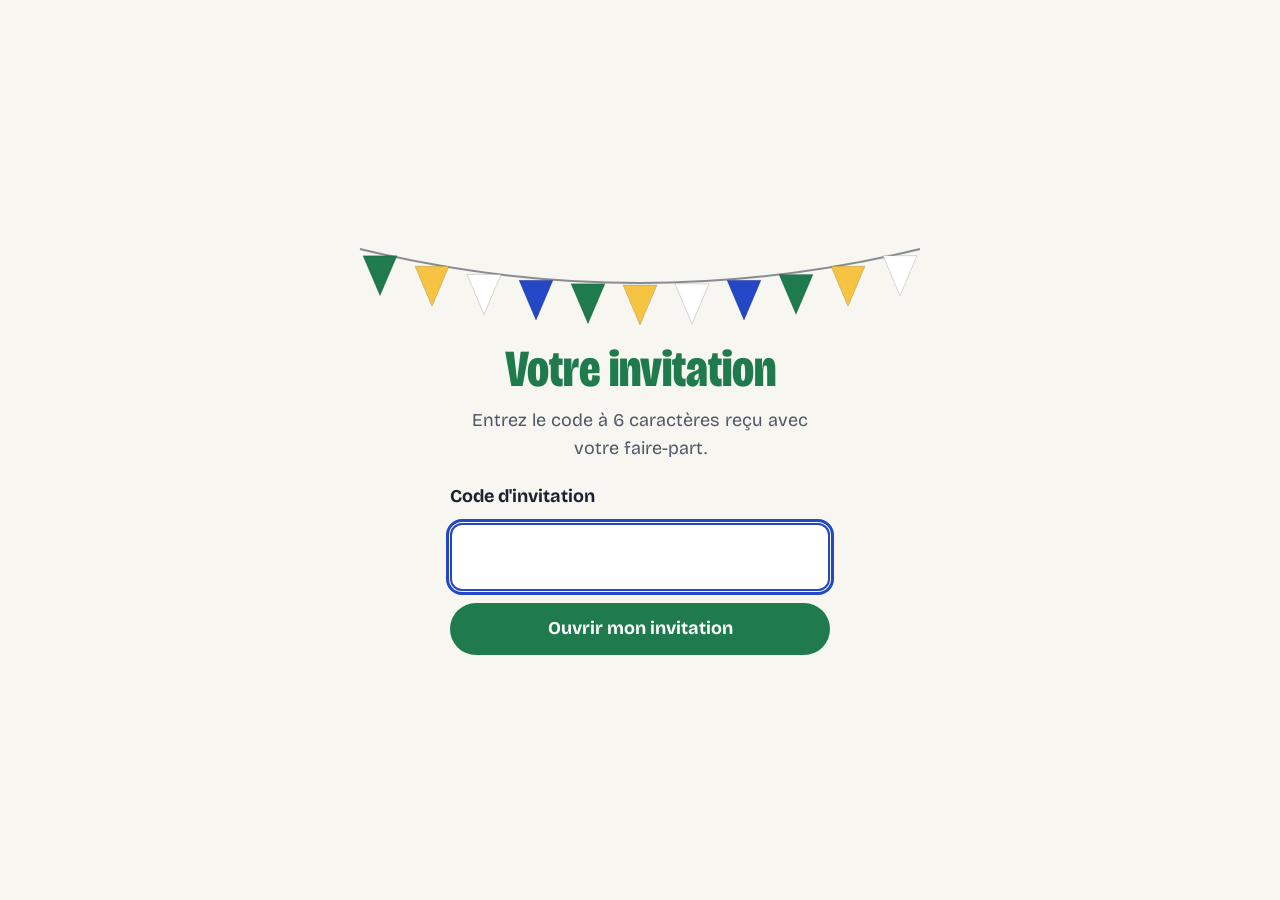
==== docs/index.html @ d57d2f8d "Etape 3 : squelette du site invites (docs/) - page de connexion par code, code memorise, retire de l" ====
<!DOCTYPE html>
<html lang="fr">
<head>
<meta charset="utf-8">
<meta name="viewport" content="width=device-width, initial-scale=1, viewport-fit=cover">
<!-- Site privé : on demande aux moteurs de recherche de ne pas l'indexer. -->
<meta name="robots" content="noindex, nofollow">
<meta name="theme-color" content="#1f7a4d">
<title>Notre mariage</title>
<link rel="preconnect" href="https://fonts.googleapis.com">
<link rel="preconnect" href="https://fonts.gstatic.com" crossorigin>
<link rel="stylesheet" href="https://fonts.googleapis.com/css2?family=Bricolage+Grotesque:opsz,wdth,wght@12..96,75..100,400..800&display=swap">
<link rel="stylesheet" href="style.css">
</head>
<body>
<a class="evitement" href="#contenu" data-t="allerContenu">Aller au contenu</a>

<!-- Écran 1 : chargement -->
<div id="ecran-chargement" class="ecran-centre" role="status">
  <p data-t="chargement">Chargement de votre invitation…</p>
</div>

<!-- Écran 2 : saisie du code -->
<div id="ecran-connexion" class="ecran-centre" hidden>
  <div class="fanions" aria-hidden="true"></div>
  <form id="form-code" class="connexion" novalidate>
    <h1 data-t="connexionTitre">Votre invitation</h1>
    <p class="aide" data-t="connexionAide">Entrez le code à 6 caractères reçu avec votre faire-part.</p>
    <label for="code" class="etiquette" data-t="codeEtiquette">Code d'invitation</label>
    <input id="code" name="code" class="champ champ-code" autocomplete="off" autocapitalize="characters"
           spellcheck="false" maxlength="12" inputmode="text" aria-describedby="erreur-code">
    <p id="erreur-code" class="msg-erreur" hidden></p>
    <button class="btn" type="submit" data-t="connexionBouton">Ouvrir mon invitation</button>
  </form>
</div>

<!-- Écran 3 : le site -->
<div id="ecran-site" hidden>
  <header class="hero">
    <div class="fanions" aria-hidden="true"></div>
    <p class="hero-intro" data-t="seMarient">se marient</p>
    <h1 id="maries" class="hero-maries"></h1>
    <p id="date" class="hero-date"></p>
  </header>

  <nav class="onglets" aria-label="Sections du site">
    <a href="#accueil" data-onglet="accueil"><span data-t="ongletAccueil">Accueil</span></a>
    <a href="#programme" data-onglet="programme"><span data-t="ongletProgramme">Programme</span></a>
    <a href="#dormir" data-onglet="dormir"><span data-t="ongletDormir">Où dormir</span></a>
    <a href="#repondre" data-onglet="repondre" class="onglet-cle"><span data-t="ongletRepondre">Répondre</span></a>
  </nav>

  <main id="contenu" tabindex="-1">
    <section id="accueil" data-panneau="accueil" aria-labelledby="titre-accueil">
      <h2 id="titre-accueil" class="titre-section"></h2>
      <p id="compte" class="compte"></p>
      <p id="limite" class="aide"></p>
      <a class="btn" href="#repondre" data-t="boutonRepondre">Répondre à l'invitation</a>
    </section>

    <section id="programme" data-panneau="programme" aria-labelledby="titre-programme" hidden>
      <h2 id="titre-programme" class="titre-section" data-t="ongletProgramme">Programme</h2>
      <p class="aide" data-t="bientot">Cette page sera remplie à la prochaine étape.</p>
    </section>

    <section id="dormir" data-panneau="dormir" aria-labelledby="titre-dormir" hidden>
      <h2 id="titre-dormir" class="titre-section" data-t="ongletDormir">Où dormir</h2>
      <p class="aide" data-t="bientot">Cette page sera remplie à la prochaine étape.</p>
    </section>

    <section id="repondre" data-panneau="repondre" aria-labelledby="titre-repondre" hidden>
      <h2 id="titre-repondre" class="titre-section" data-t="ongletRepondre">Répondre</h2>
      <p class="aide" data-t="bientot">Cette page sera remplie à la prochaine étape.</p>
    </section>
  </main>

  <footer class="pied">
    <p id="bandeau-demo" class="demo" hidden data-t="demo">Mode démonstration : rien n'est enregistré.</p>
    <button type="button" class="lien" id="changer-code" data-t="changerCode">Ce n'est pas votre invitation ? Changer de code</button>
  </footer>
</div>

<script src="app.js"></script>
</body>
</html>
---- docs/style.css ----
/*
 * Apparence du site : « fête de village d'été ».
 * Vert = demoiselles d'honneur, bleu = garçons d'honneur (couleur provisoire),
 * jaune soleil pour les fanions. Une seule fantaisie : la guirlande de fanions.
 */
:root {
  --chaux: #f7f6f0;     /* fond, blanc cassé froid comme un mur passé à la chaux */
  --encre: #1b2330;     /* texte */
  --gris: #4f5866;      /* texte secondaire (contraste 6,9:1 sur la chaux) */
  --vert: #1f7a4d;      /* demoiselles d'honneur */
  --bleu: #2347c5;      /* garçons d'honneur : à changer ici quand la couleur sera choisie */
  --soleil: #f6c343;    /* décor uniquement, jamais pour du texte sur fond clair */
  --ligne: #d9d8cf;
  --danger: #b3261e;
  --police: 'Bricolage Grotesque', system-ui, -apple-system, 'Segoe UI', sans-serif;
  --nav-h: 64px;
}

* { box-sizing: border-box; }
html { -webkit-text-size-adjust: 100%; }
body {
  margin: 0;
  background: var(--chaux);
  color: var(--encre);
  font: 400 18px/1.55 var(--police);
  font-variation-settings: 'opsz' 18;
}
[hidden] { display: none !important; }

/* Lien caché pour les lecteurs d'écran et le clavier */
.evitement { position: absolute; left: -9999px; top: 8px; z-index: 10; background: var(--encre); color: #fff; padding: 10px 16px; border-radius: 8px; }
.evitement:focus { left: 8px; }

:focus-visible { outline: 3px solid var(--bleu); outline-offset: 3px; }

/* ---------- Écrans de chargement et de connexion ---------- */
.ecran-centre {
  min-height: 100svh;
  display: flex; flex-direction: column; align-items: center; justify-content: center;
  padding: 32px 16px;
  text-align: center;
}
.connexion { width: 100%; max-width: 380px; display: flex; flex-direction: column; gap: 12px; margin-top: 8px; }
.connexion h1 {
  margin: 0;
  font-size: clamp(36px, 10vw, 52px); line-height: 1; font-weight: 800;
  font-variation-settings: 'opsz' 96, 'wdth' 78;
  color: var(--vert);
}
.etiquette { font-weight: 700; text-align: left; margin-top: 8px; }
.champ {
  width: 100%; font: inherit; color: var(--encre);
  background: #fff; border: 2px solid var(--ligne); border-radius: 12px;
  padding: 12px 14px; min-height: 52px;
}
.champ:focus-visible { border-color: var(--bleu); outline-offset: 1px; }
.champ-code { font-size: 26px; font-weight: 700; letter-spacing: .18em; text-align: center; text-transform: uppercase; }
.champ[aria-invalid="true"] { border-color: var(--danger); }
.msg-erreur { margin: 0; color: var(--danger); font-weight: 700; text-align: left; }

/* ---------- Boutons et liens ---------- */
.btn {
  display: inline-flex; align-items: center; justify-content: center;
  min-height: 52px; padding: 12px 28px;
  background: var(--vert); color: #fff; border: 0; border-radius: 999px;
  font: 700 18px/1.2 var(--police); text-decoration: none; cursor: pointer;
}
.btn:hover { background: #18663f; }
.btn:disabled { opacity: .6; cursor: wait; }
.lien { background: none; border: 0; padding: 8px 4px; font: inherit; font-size: 16px; color: var(--gris); text-decoration: underline; cursor: pointer; }

/* ---------- La guirlande de fanions ---------- */
.fanions { width: 100%; max-width: 560px; margin-inline: auto; }
.fanions svg { display: block; width: 100%; height: auto; overflow: visible; }
.fanion { transform-box: fill-box; transform-origin: 50% 0; }
@media (prefers-reduced-motion: no-preference) {
  .fanion { animation: balancer 1.4s cubic-bezier(.3, 1.6, .5, 1) both; animation-delay: calc(var(--i) * 70ms); }
  @keyframes balancer { from { transform: rotate(-18deg) scaleY(.2); opacity: 0; } to { transform: none; opacity: 1; } }
}

/* ---------- En-tête du site ---------- */
.hero {
  background: var(--bleu); color: #fff;
  padding: 0 16px 36px;
  text-align: center;
}
.hero .fanions { padding-top: 4px; }
.hero-intro { margin: 18px 0 0; font-size: 20px; font-weight: 500; }
.hero-maries {
  margin: 0;
  font-size: clamp(44px, 14vw, 104px); line-height: .92; font-weight: 800;
  font-variation-settings: 'opsz' 96, 'wdth' 75;
  text-wrap: balance;
}
.hero-date { margin: 14px 0 0; font-size: 20px; font-weight: 700; }

/* ---------- Navigation : en bas sur téléphone, sous l'en-tête sur ordinateur ---------- */
.onglets {
  position: fixed; inset: auto 0 0 0; z-index: 5;
  display: grid; grid-template-columns: repeat(4, 1fr);
  background: #fff; border-top: 1px solid var(--ligne);
  padding-bottom: env(safe-area-inset-bottom, 0px);
}
.onglets a {
  min-height: var(--nav-h);
  display: flex; align-items: center; justify-content: center; text-align: center;
  padding: 6px 4px; font-size: 15px; font-weight: 600; line-height: 1.15;
  color: var(--gris); text-decoration: none;
  border-top: 4px solid transparent;
}
.onglets a[aria-current="page"] { color: var(--encre); font-weight: 800; border-top-color: var(--vert); }
.onglets .onglet-cle { color: var(--vert); font-weight: 800; }
.onglets .onglet-cle[aria-current="page"] { background: var(--vert); color: #fff; border-top-color: var(--vert); }

main { max-width: 640px; margin: 0 auto; padding: 32px 16px calc(var(--nav-h) + 40px); }
main:focus { outline: none; }
main section { display: flex; flex-direction: column; align-items: flex-start; gap: 14px; }
.titre-section {
  margin: 0; font-size: 34px; line-height: 1.05; font-weight: 800;
  font-variation-settings: 'opsz' 72, 'wdth' 85;
}
.aide { margin: 0; color: var(--gris); }
.compte { margin: 0; font-size: 22px; }
.compte strong { color: var(--vert); font-size: 1.4em; font-weight: 800; font-variant-numeric: tabular-nums; }

.pied { max-width: 640px; margin: -24px auto 0; padding: 0 16px calc(var(--nav-h) + 24px); display: flex; flex-direction: column; align-items: flex-start; gap: 8px; }
.demo { margin: 0; padding: 8px 12px; border: 2px dashed var(--soleil); border-radius: 10px; font-size: 16px; }

@media (min-width: 760px) {
  .onglets {
    position: sticky; top: 0; inset: auto;
    display: flex; justify-content: center; gap: 4px;
    border-top: 0; border-bottom: 1px solid var(--ligne); padding: 0 16px;
  }
  .onglets a { padding: 0 20px; border-top: 0; border-bottom: 4px solid transparent; font-size: 17px; }
  .onglets a[aria-current="page"] { border-bottom-color: var(--vert); }
  main { padding-bottom: 56px; }
  .pied { padding-bottom: 40px; }
}
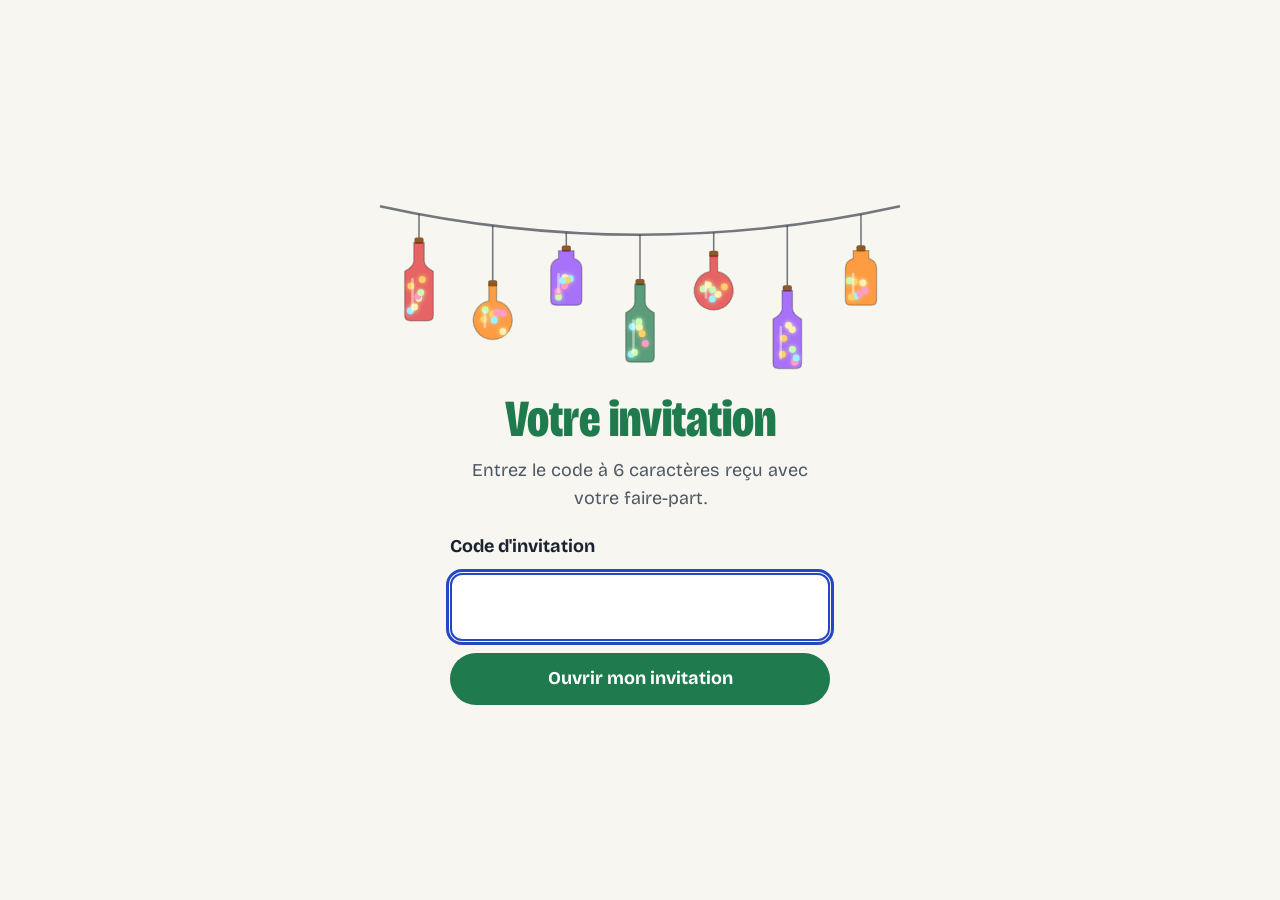
==== commit 61c9443a: "Decor : bouteilles suspendues a la place des fanions, prenoms - bouteilles rouge, orange vif, violet" ====
--- a/docs/index.html
+++ b/docs/index.html
@@ -22,7 +22,7 @@
 
 <!-- Écran 2 : saisie du code -->
 <div id="ecran-connexion" class="ecran-centre" hidden>
-  <div class="fanions" aria-hidden="true"></div>
+  <div class="guirlande" aria-hidden="true"></div>
   <form id="form-code" class="connexion" novalidate>
     <h1 data-t="connexionTitre">Votre invitation</h1>
     <p class="aide" data-t="connexionAide">Entrez le code à 6 caractères reçu avec votre faire-part.</p>
@@ -37,7 +37,7 @@
 <!-- Écran 3 : le site -->
 <div id="ecran-site" hidden>
   <header class="hero">
-    <div class="fanions" aria-hidden="true"></div>
+    <div class="guirlande" aria-hidden="true"></div>
     <p class="hero-intro" data-t="seMarient">se marient</p>
     <h1 id="maries" class="hero-maries"></h1>
     <p id="date" class="hero-date"></p>
--- a/docs/style.css
+++ b/docs/style.css
@@ -1,7 +1,8 @@
 /*
  * Apparence du site : « fête de village d'été ».
  * Vert = demoiselles d'honneur, bleu = garçons d'honneur (couleur provisoire),
- * jaune soleil pour les fanions. Une seule fantaisie : la guirlande de fanions.
+ * rouge, orange vif et violet pour les bouteilles. Une seule fantaisie :
+ * les bouteilles suspendues aux arbres, avec des guirlandes lumineuses dedans.
  */
 :root {
   --chaux: #f7f6f0;     /* fond, blanc cassé froid comme un mur passé à la chaux */
@@ -10,6 +11,10 @@
   --vert: #1f7a4d;      /* demoiselles d'honneur */
   --bleu: #2347c5;      /* garçons d'honneur : à changer ici quand la couleur sera choisie */
   --soleil: #f6c343;    /* décor uniquement, jamais pour du texte sur fond clair */
+  /* Couleurs des bouteilles suspendues (décor uniquement) */
+  --rouge: #e02f2f;
+  --orange: #ff7b00;
+  --violet: #8a3ffc;
   --ligne: #d9d8cf;
   --danger: #b3261e;
   --police: 'Bricolage Grotesque', system-ui, -apple-system, 'Segoe UI', sans-serif;
@@ -69,13 +74,23 @@
 .btn:disabled { opacity: .6; cursor: wait; }
 .lien { background: none; border: 0; padding: 8px 4px; font: inherit; font-size: 16px; color: var(--gris); text-decoration: underline; cursor: pointer; }
 
-/* ---------- La guirlande de fanions ---------- */
-.fanions { width: 100%; max-width: 560px; margin-inline: auto; }
-.fanions svg { display: block; width: 100%; height: auto; overflow: visible; }
-.fanion { transform-box: fill-box; transform-origin: 50% 0; }
+/* ---------- Les bouteilles suspendues ---------- */
+/* Chaque bouteille pend à son fil et se balance une fois à l'ouverture ;
+   les petites lumières à l'intérieur scintillent doucement. */
+.guirlande { width: 100%; max-width: 520px; margin-inline: auto; padding-top: 6px; }
+.guirlande svg { display: block; width: 100%; height: auto; overflow: visible; }
+.bouteille { transform-origin: 0 0; }
 @media (prefers-reduced-motion: no-preference) {
-  .fanion { animation: balancer 1.4s cubic-bezier(.3, 1.6, .5, 1) both; animation-delay: calc(var(--i) * 70ms); }
-  @keyframes balancer { from { transform: rotate(-18deg) scaleY(.2); opacity: 0; } to { transform: none; opacity: 1; } }
+  .bouteille { animation: balancer 2.6s cubic-bezier(.36, .07, .19, .97) both; animation-delay: calc(var(--i) * 90ms); }
+  @keyframes balancer {
+    0% { transform: rotate(14deg); }
+    30% { transform: rotate(-9deg); }
+    55% { transform: rotate(5deg); }
+    78% { transform: rotate(-2deg); }
+    100% { transform: rotate(0); }
+  }
+  .lumiere { animation: scintiller 3.2s ease-in-out infinite alternate; animation-delay: calc(var(--k) * -0.4s); }
+  @keyframes scintiller { from { opacity: 1; } to { opacity: .35; } }
 }
 
 /* ---------- En-tête du site ---------- */
@@ -84,7 +99,6 @@
   padding: 0 16px 36px;
   text-align: center;
 }
-.hero .fanions { padding-top: 4px; }
 .hero-intro { margin: 18px 0 0; font-size: 20px; font-weight: 500; }
 .hero-maries {
   margin: 0;
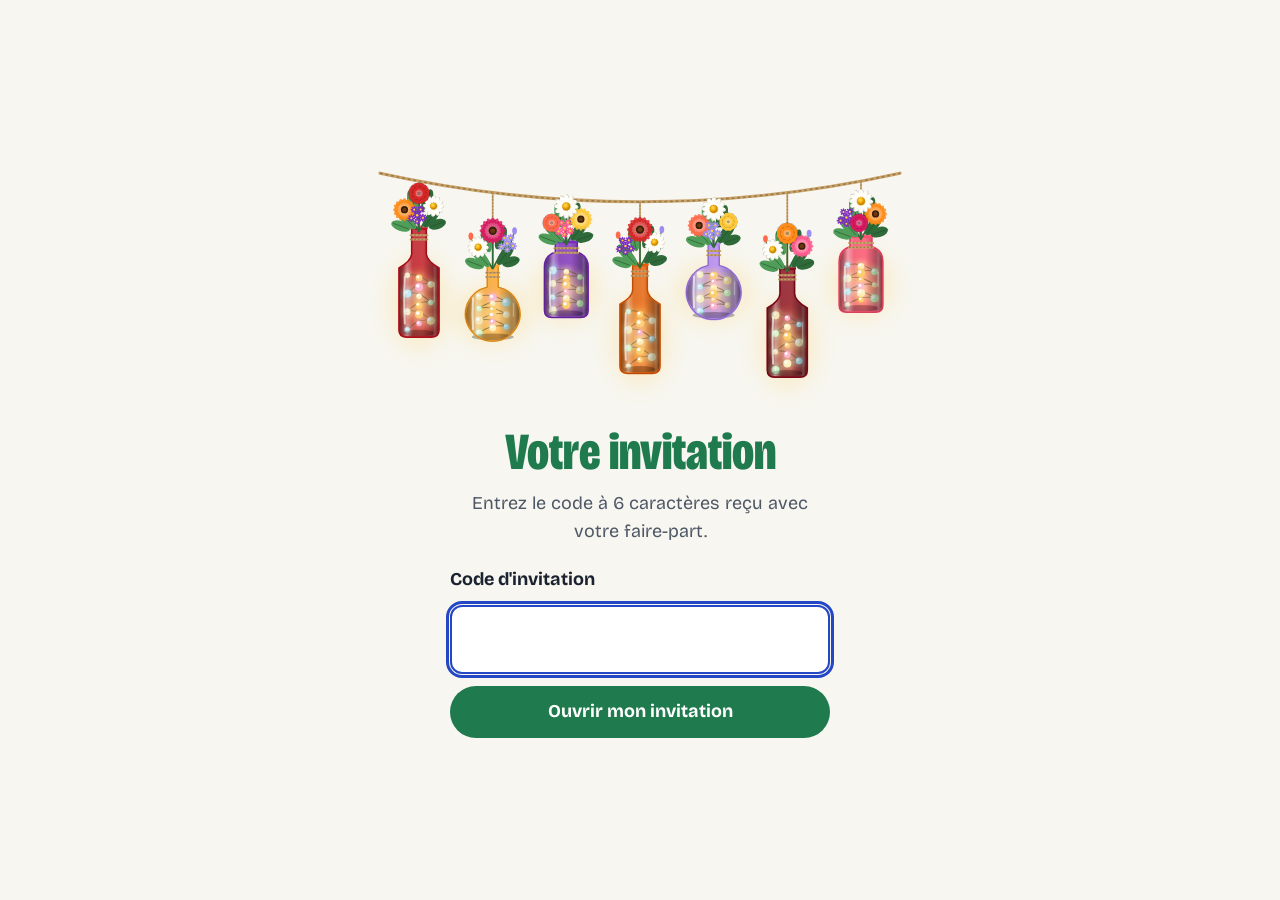
==== commit cbbc1cde: "Etape 4 : pages Programme, Ou dormir et accueil complete - programme groupe par jour, heure en grand" ====
--- a/docs/index.html
+++ b/docs/index.html
@@ -56,16 +56,22 @@
       <p id="compte" class="compte"></p>
       <p id="limite" class="aide"></p>
       <a class="btn" href="#repondre" data-t="boutonRepondre">Répondre à l'invitation</a>
+      <ul class="raccourcis">
+        <li><a href="#programme" data-t="voirProgramme">Voir le programme</a></li>
+        <li><a href="#dormir" data-t="voirDormir">Trouver où dormir</a></li>
+      </ul>
     </section>
 
     <section id="programme" data-panneau="programme" aria-labelledby="titre-programme" hidden>
       <h2 id="titre-programme" class="titre-section" data-t="ongletProgramme">Programme</h2>
-      <p class="aide" data-t="bientot">Cette page sera remplie à la prochaine étape.</p>
+      <p class="aide" data-t="programmeIntro"></p>
+      <div id="liste-programme" class="liste"></div>
     </section>
 
     <section id="dormir" data-panneau="dormir" aria-labelledby="titre-dormir" hidden>
       <h2 id="titre-dormir" class="titre-section" data-t="ongletDormir">Où dormir</h2>
-      <p class="aide" data-t="bientot">Cette page sera remplie à la prochaine étape.</p>
+      <p class="aide" data-t="dormirIntro"></p>
+      <div id="liste-dormir" class="liste"></div>
     </section>
 
     <section id="repondre" data-panneau="repondre" aria-labelledby="titre-repondre" hidden>
--- a/docs/style.css
+++ b/docs/style.css
@@ -137,10 +137,54 @@
 .compte { margin: 0; font-size: 22px; }
 .compte strong { color: var(--vert); font-size: 1.4em; font-weight: 800; font-variant-numeric: tabular-nums; }
 
+.btn-petit { min-height: 44px; padding: 8px 18px; font-size: 16px; }
+.btn-contour { background: transparent; color: var(--vert); box-shadow: inset 0 0 0 2px var(--vert); }
+.btn-contour:hover { background: #e7f2ec; }
+.actions { display: flex; flex-wrap: wrap; gap: 8px; margin-top: 4px; }
+
+/* Raccourcis de l'accueil */
+.raccourcis { list-style: none; margin: 8px 0 0; padding: 0; display: flex; flex-wrap: wrap; gap: 4px 20px; }
+.raccourcis a { color: var(--bleu); font-weight: 700; text-underline-offset: 3px; }
+
+.liste { width: 100%; display: flex; flex-direction: column; gap: 28px; margin-top: 8px; }
+.adresse { margin: 0; }
+
+/* Programme : une frise par jour, l'heure en grand à gauche */
+.jour-titre {
+  margin: 0 0 6px; font-size: 24px; font-weight: 800;
+  font-variation-settings: 'opsz' 48, 'wdth' 85;
+  color: var(--bleu);
+}
+.frise { list-style: none; margin: 0; padding: 0; }
+.moment {
+  display: grid; grid-template-columns: 76px 1fr; gap: 12px;
+  padding: 16px 0; border-top: 1px solid var(--ligne);
+}
+.moment:first-child { border-top: 0; }
+.moment-heure {
+  font-size: 26px; line-height: 1; font-weight: 800; color: var(--vert);
+  font-variation-settings: 'opsz' 48, 'wdth' 80; font-variant-numeric: tabular-nums;
+  padding-top: 2px;
+}
+.moment-texte { display: flex; flex-direction: column; align-items: flex-start; gap: 4px; min-width: 0; }
+.moment-texte h4 { margin: 0; font-size: 20px; line-height: 1.2; font-weight: 700; }
+.moment-lieu { margin: 0; font-weight: 600; }
+
+/* Où dormir : une fiche par lieu */
+.fiche {
+  background: #fff; border-radius: 16px; padding: 18px;
+  border-left: 6px solid var(--vert);
+  display: flex; flex-direction: column; gap: 6px;
+}
+.fiche h3 { margin: 0; font-size: 22px; line-height: 1.2; font-weight: 800; font-variation-settings: 'opsz' 48, 'wdth' 90; }
+.fiche p { margin: 0; }
+.etiquette-inline { font-weight: 700; }
+
 .pied { max-width: 640px; margin: -24px auto 0; padding: 0 16px calc(var(--nav-h) + 24px); display: flex; flex-direction: column; align-items: flex-start; gap: 8px; }
 .demo { margin: 0; padding: 8px 12px; border: 2px dashed var(--soleil); border-radius: 10px; font-size: 16px; }
 
 @media (min-width: 760px) {
+  .hero .guirlande { max-width: 760px; }
   .onglets {
     position: sticky; top: 0; inset: auto;
     display: flex; justify-content: center; gap: 4px;
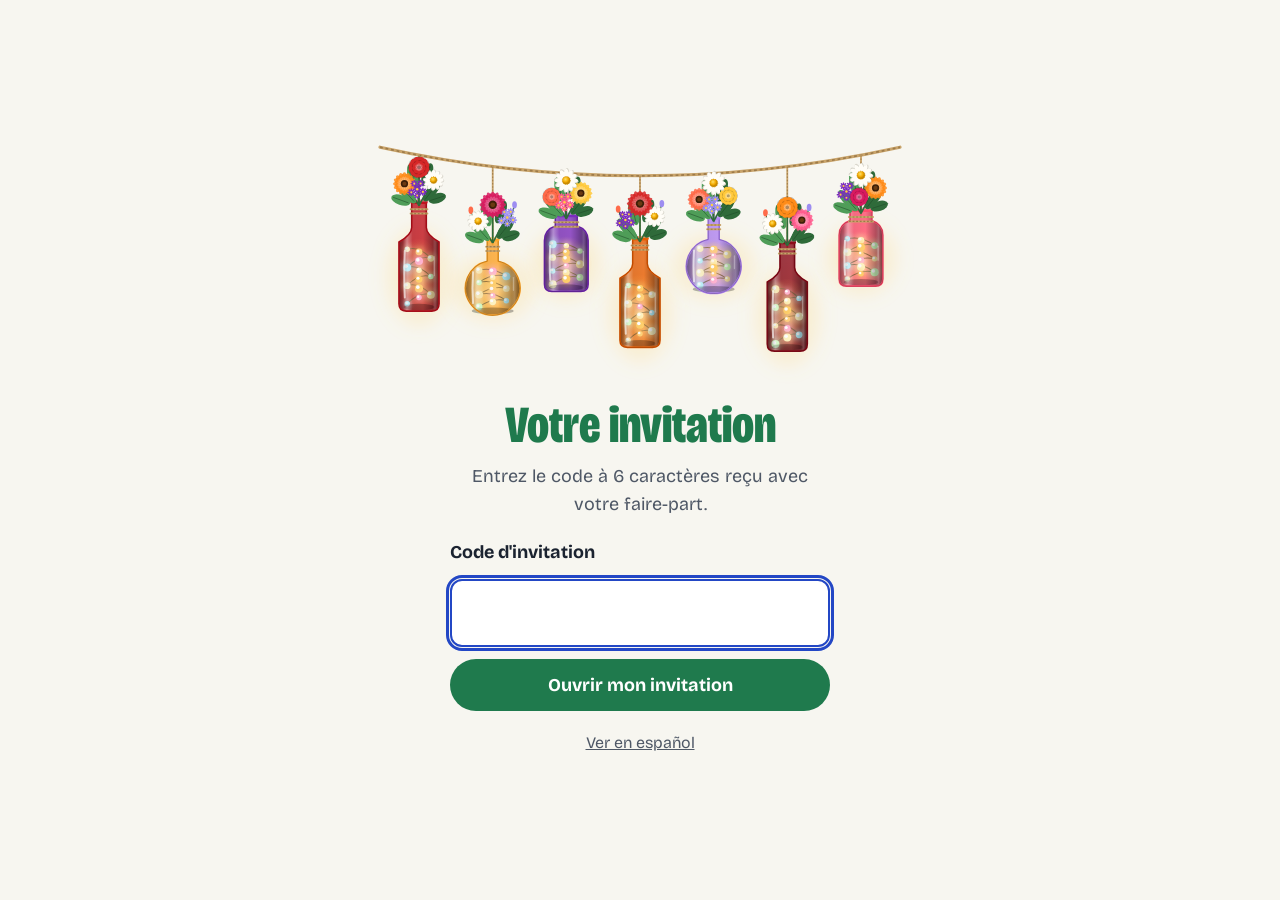
==== commit 75e9c20e: "Etape 6 : site entierement en espagnol pour les foyers hispanophones - tous les textes de l'interfac" ====
--- a/docs/index.html
+++ b/docs/index.html
@@ -31,6 +31,7 @@
            spellcheck="false" maxlength="12" inputmode="text" aria-describedby="erreur-code">
     <p id="erreur-code" class="msg-erreur" hidden></p>
     <button class="btn" type="submit" data-t="connexionBouton">Ouvrir mon invitation</button>
+    <button type="button" class="lien bouton-langue" data-t="autreLangue">Ver en español</button>
   </form>
 </div>
 
@@ -43,7 +44,7 @@
     <p id="date" class="hero-date"></p>
   </header>
 
-  <nav class="onglets" aria-label="Sections du site">
+  <nav class="onglets" aria-label="Sections du site" data-t-aria="navAria">
     <a href="#accueil" data-onglet="accueil"><span data-t="ongletAccueil">Accueil</span></a>
     <a href="#programme" data-onglet="programme"><span data-t="ongletProgramme">Programme</span></a>
     <a href="#dormir" data-onglet="dormir"><span data-t="ongletDormir">Où dormir</span></a>
@@ -82,6 +83,7 @@
 
   <footer class="pied">
     <p id="bandeau-demo" class="demo" hidden data-t="demo">Mode démonstration : rien n'est enregistré.</p>
+    <button type="button" class="lien bouton-langue" data-t="autreLangue">Ver en español</button>
     <button type="button" class="lien" id="changer-code" data-t="changerCode">Ce n'est pas votre invitation ? Changer de code</button>
   </footer>
 </div>
